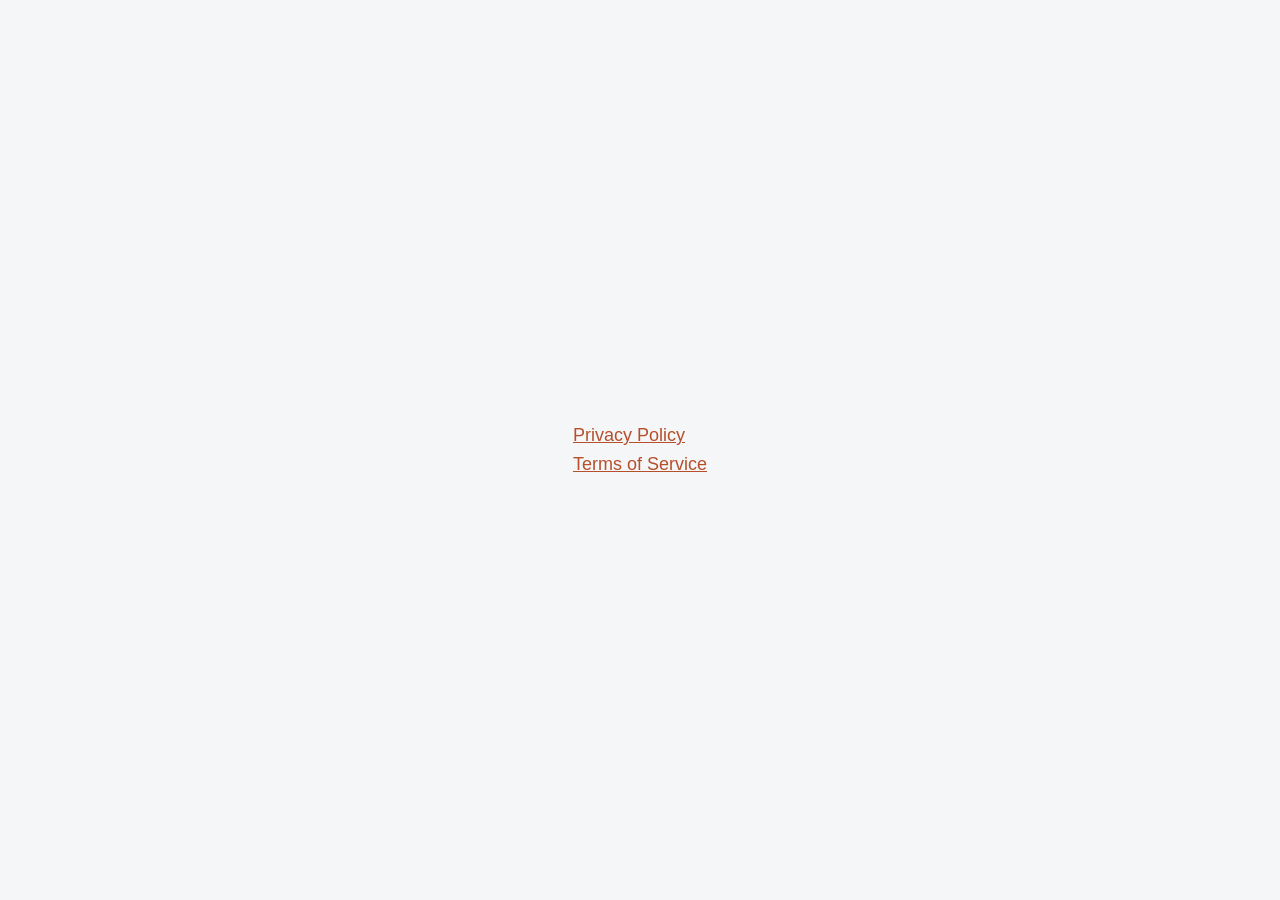
==== index.html @ 876400a4 "Add Luna Forge privacy policy and terms of service" ====
<!doctype html>
<html lang="en">
<head>
<meta charset="utf-8">
<meta name="viewport" content="width=device-width, initial-scale=1">
<title>Luna Forge Legal</title>
<style>
  body {
    margin: 0; min-height: 100vh; display: flex; align-items: center; justify-content: center;
    background: #f5f6f8; color: #1c1f2b; font-family: 'Helvetica Neue', Arial, sans-serif;
  }
  @media (prefers-color-scheme: dark) { body { background: #14151f; color: #e7e6ea; } }
  a { color: #b5502a; font-size: 18px; display: block; margin: 8px 0; }
</style>
</head>
<body>
  <div>
    <a href="privacy.html">Privacy Policy</a>
    <a href="terms.html">Terms of Service</a>
  </div>
</body>
</html>
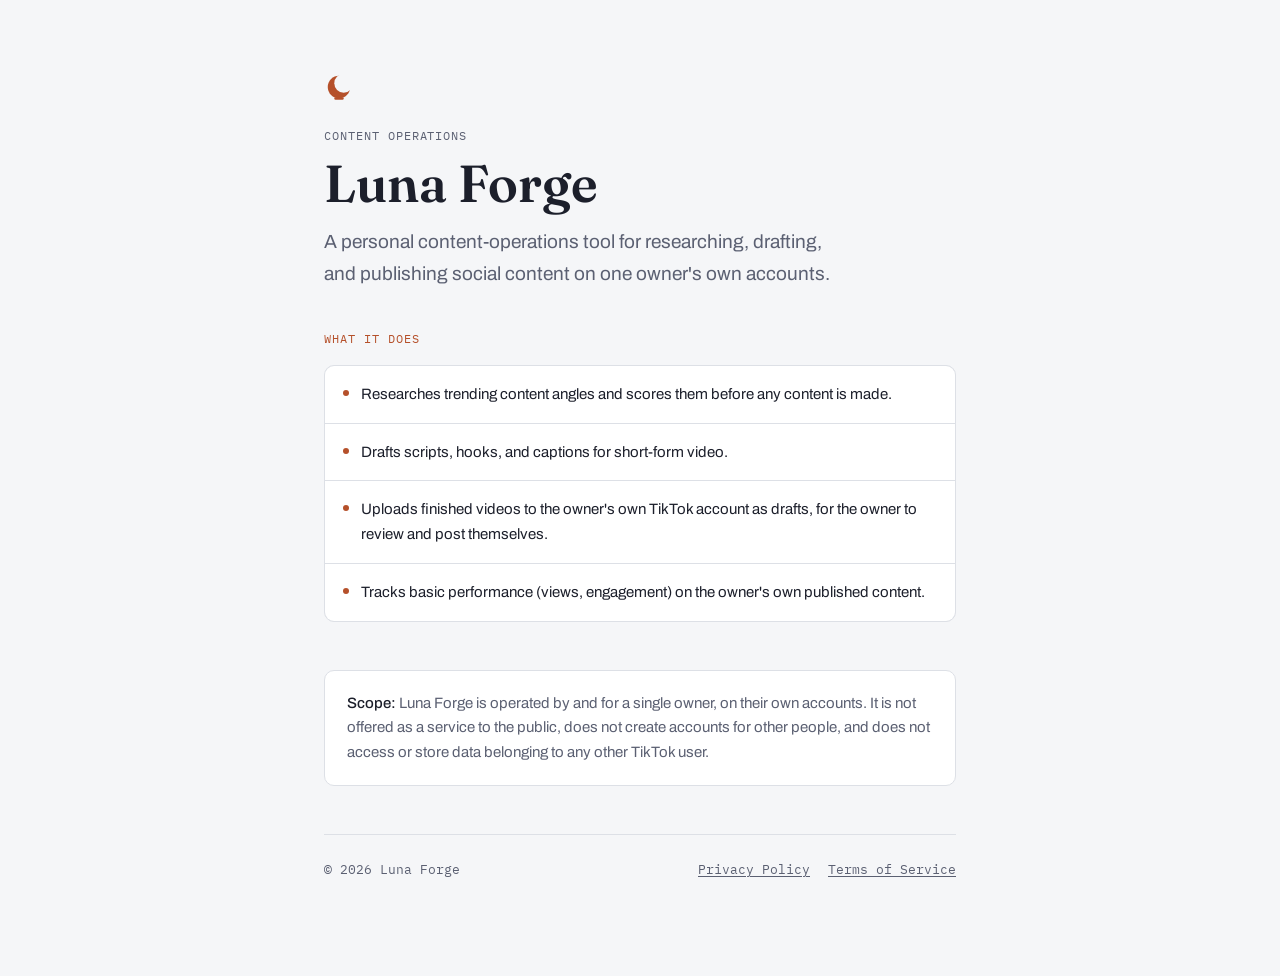
==== commit 51a1c386: "Add Luna Forge landing page" ====
--- a/index.html
+++ b/index.html
@@ -3,20 +3,121 @@
 <head>
 <meta charset="utf-8">
 <meta name="viewport" content="width=device-width, initial-scale=1">
-<title>Luna Forge Legal</title>
+<title>Luna Forge</title>
 <style>
+  @import url('https://fonts.googleapis.com/css2?family=Fraunces:opsz,wght@9..144,500;9..144,600;9..144,700&family=Archivo:wght@400;500;600&family=IBM+Plex+Mono:wght@400;500&display=swap');
+
+  :root {
+    --bg: #f5f6f8;
+    --surface: #ffffff;
+    --text: #1c1f2b;
+    --text-dim: #5b6072;
+    --accent: #b5502a;
+    --accent-soft: #b5502a1a;
+    --border: #dde0e6;
+    --font-display: 'Fraunces', 'Iowan Old Style', Georgia, serif;
+    --font-body: 'Archivo', 'Helvetica Neue', Arial, sans-serif;
+    --font-mono: 'IBM Plex Mono', ui-monospace, 'SF Mono', Consolas, monospace;
+  }
+  @media (prefers-color-scheme: dark) {
+    :root {
+      --bg: #14151f; --surface: #1b1d2a; --text: #e7e6ea; --text-dim: #9b9fb2;
+      --accent: #e3936b; --accent-soft: #e3936b26; --border: #2c2f42;
+    }
+  }
+
+  * { box-sizing: border-box; }
+  html, body { background: var(--bg); }
   body {
-    margin: 0; min-height: 100vh; display: flex; align-items: center; justify-content: center;
-    background: #f5f6f8; color: #1c1f2b; font-family: 'Helvetica Neue', Arial, sans-serif;
+    margin: 0; color: var(--text); font-family: var(--font-body);
+    font-size: 16px; line-height: 1.65; -webkit-font-smoothing: antialiased;
   }
-  @media (prefers-color-scheme: dark) { body { background: #14151f; color: #e7e6ea; } }
-  a { color: #b5502a; font-size: 18px; display: block; margin: 8px 0; }
+  a { color: var(--accent); text-decoration-thickness: 1px; text-underline-offset: 2px; }
+  a:hover { text-decoration-thickness: 2px; }
+  a:focus-visible { outline: 2px solid var(--accent); outline-offset: 2px; }
+
+  .page { max-width: 680px; margin: 0 auto; padding: 72px 24px 96px; }
+  .mark { color: var(--accent); display: block; margin-bottom: 24px; }
+
+  header .eyebrow {
+    font-family: var(--font-mono); font-size: 12px; letter-spacing: 0.08em;
+    text-transform: uppercase; color: var(--text-dim); margin: 0 0 10px;
+  }
+  header h1 {
+    font-family: var(--font-display); font-weight: 600; font-size: clamp(38px, 6vw, 52px);
+    line-height: 1.05; margin: 0 0 16px; text-wrap: balance;
+  }
+  header .tagline {
+    font-size: 19px; color: var(--text-dim); margin: 0 0 40px; max-width: 50ch; text-wrap: balance;
+  }
+
+  .section-label {
+    font-family: var(--font-mono); font-size: 12px; letter-spacing: 0.08em;
+    text-transform: uppercase; color: var(--accent); margin: 0 0 16px;
+  }
+
+  .capabilities {
+    list-style: none; margin: 0 0 48px; padding: 0;
+    display: grid; gap: 1px; background: var(--border);
+    border: 1px solid var(--border); border-radius: 10px; overflow: hidden;
+  }
+  .capabilities li {
+    background: var(--surface); padding: 16px 18px; font-size: 15px; display: flex; gap: 12px;
+  }
+  .capabilities li .dot {
+    width: 6px; height: 6px; border-radius: 50%; background: var(--accent);
+    margin-top: 8px; flex-shrink: 0;
+  }
+
+  .scope {
+    background: var(--surface); border: 1px solid var(--border); border-radius: 10px;
+    padding: 20px 22px; margin-bottom: 48px; font-size: 15px; color: var(--text-dim);
+  }
+  .scope b { color: var(--text); font-weight: 500; }
+
+  footer {
+    border-top: 1px solid var(--border); padding-top: 24px;
+    display: flex; justify-content: space-between; align-items: baseline;
+    gap: 16px; flex-wrap: wrap; font-size: 13px; color: var(--text-dim); font-family: var(--font-mono);
+  }
+  footer nav { display: flex; gap: 18px; }
+  footer a { color: var(--text-dim); }
+  footer a:hover { color: var(--accent); }
 </style>
 </head>
 <body>
-  <div>
-    <a href="privacy.html">Privacy Policy</a>
-    <a href="terms.html">Terms of Service</a>
+<div class="page">
+  <svg class="mark" width="30" height="30" viewBox="0 0 32 32" fill="none" aria-hidden="true">
+    <mask id="crescent"><rect width="32" height="32" fill="#fff"/><circle cx="21" cy="12" r="10" fill="#000"/></mask>
+    <circle cx="16" cy="16" r="12" fill="currentColor" mask="url(#crescent)"/>
+    <rect x="11" y="27" width="10" height="2.5" rx="1.25" fill="currentColor"/>
+  </svg>
+
+  <header>
+    <p class="eyebrow">Content operations</p>
+    <h1>Luna Forge</h1>
+    <p class="tagline">A personal content-operations tool for researching, drafting, and publishing social content on one owner's own accounts.</p>
+  </header>
+
+  <p class="section-label">What it does</p>
+  <ul class="capabilities">
+    <li><span class="dot"></span> Researches trending content angles and scores them before any content is made.</li>
+    <li><span class="dot"></span> Drafts scripts, hooks, and captions for short-form video.</li>
+    <li><span class="dot"></span> Uploads finished videos to the owner's own TikTok account as drafts, for the owner to review and post themselves.</li>
+    <li><span class="dot"></span> Tracks basic performance (views, engagement) on the owner's own published content.</li>
+  </ul>
+
+  <div class="scope">
+    <b>Scope:</b> Luna Forge is operated by and for a single owner, on their own accounts. It is not offered as a service to the public, does not create accounts for other people, and does not access or store data belonging to any other TikTok user.
   </div>
+
+  <footer>
+    <span>&copy; 2026 Luna Forge</span>
+    <nav>
+      <a href="privacy.html">Privacy Policy</a>
+      <a href="terms.html">Terms of Service</a>
+    </nav>
+  </footer>
+</div>
 </body>
 </html>
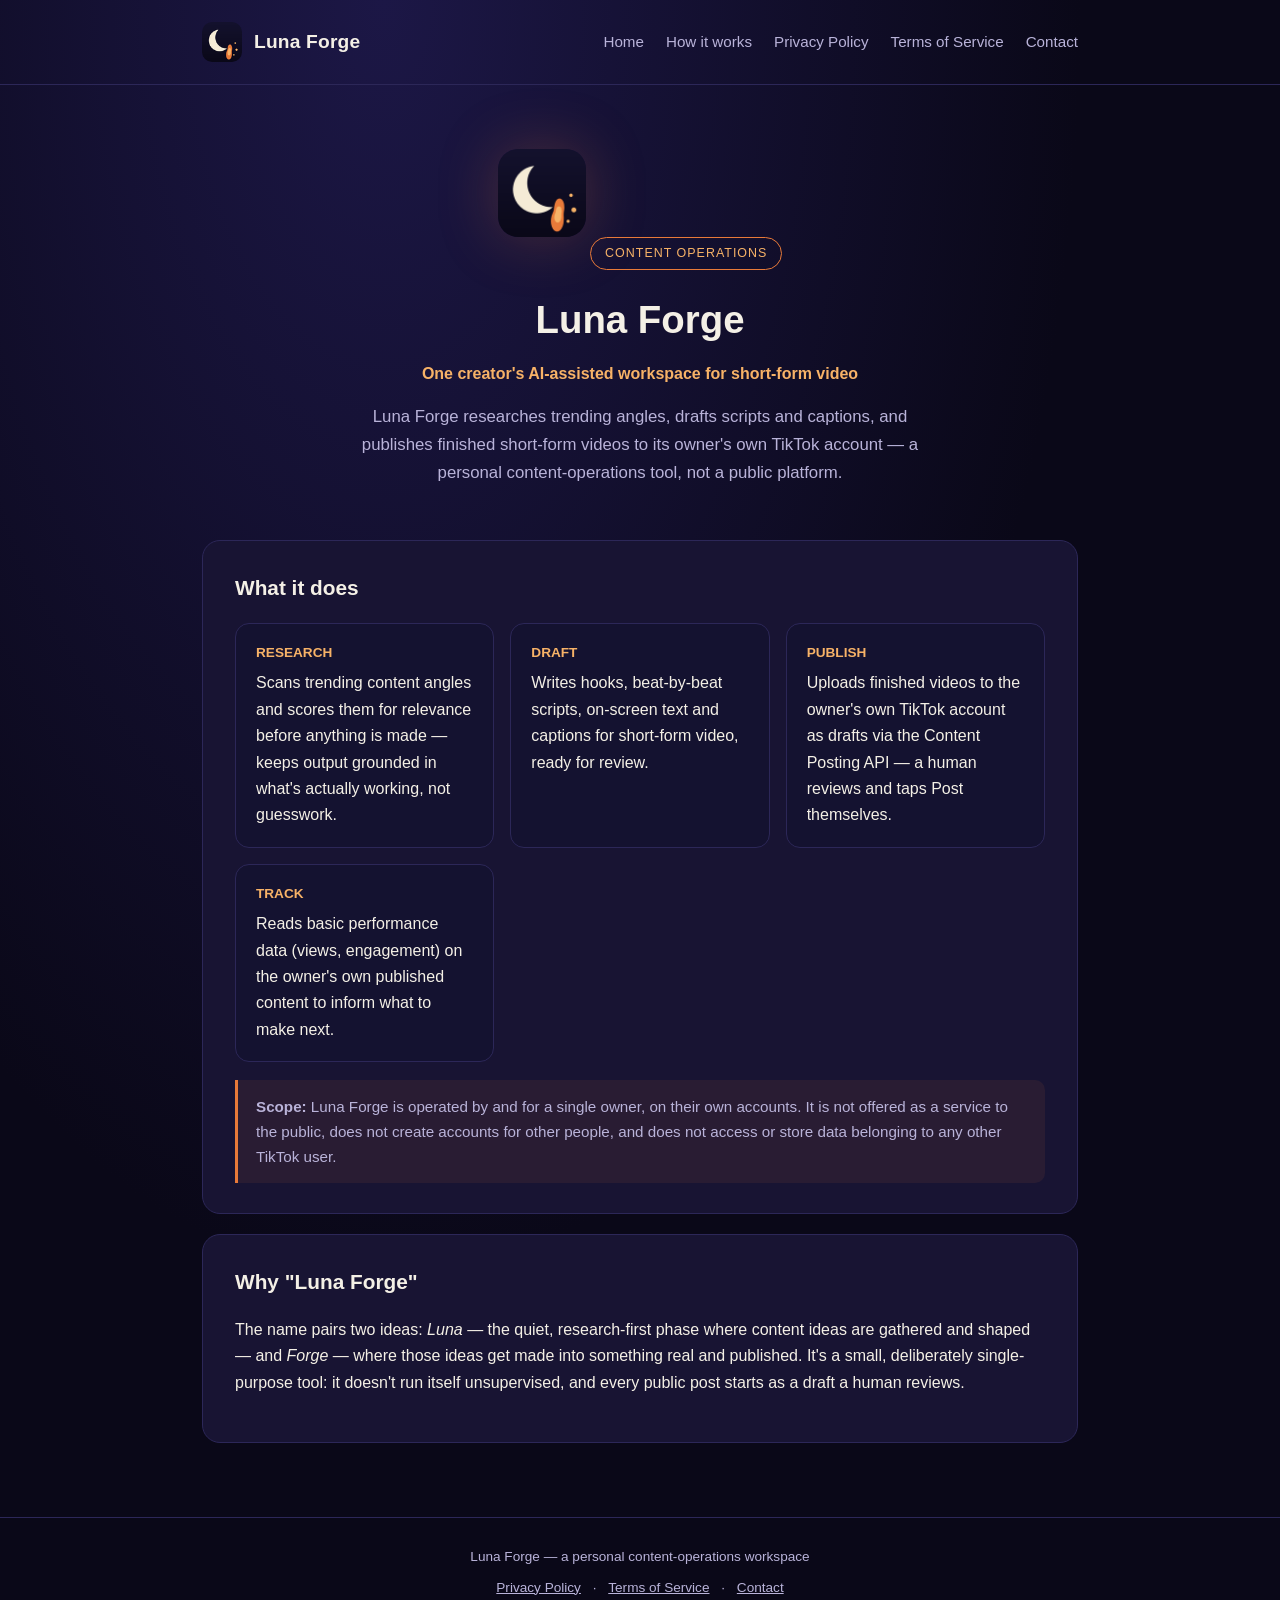
==== commit 310d1830: "Rebuild Luna Forge site: multi-section layout, proper icon, expanded privacy/terms" ====
--- a/index.html
+++ b/index.html
@@ -1,123 +1,133 @@
-<!doctype html>
+<!DOCTYPE html>
 <html lang="en">
 <head>
-<meta charset="utf-8">
+<meta charset="UTF-8">
 <meta name="viewport" content="width=device-width, initial-scale=1">
 <title>Luna Forge</title>
+<meta name="description" content="Luna Forge — a personal, AI-assisted content-operations workspace for researching, drafting and publishing short-form video content.">
+<link rel="icon" type="image/png" href="/icon-32.png">
+<link rel="apple-touch-icon" href="/icon-180.png">
 <style>
-  @import url('https://fonts.googleapis.com/css2?family=Fraunces:opsz,wght@9..144,500;9..144,600;9..144,700&family=Archivo:wght@400;500;600&family=IBM+Plex+Mono:wght@400;500&display=swap');
+  :root{
+    --bg:#0a0818; --bg2:#141230; --panel:#181433; --line:#2c2758;
+    --ink:#f4f0e6; --muted:#b9b3d9; --ember:#e87a39; --ember-light:#f7b267; --moon:#f5ebd6;
+  }
+  *{box-sizing:border-box}
+  html,body{margin:0;padding:0}
+  body{
+    background:radial-gradient(ellipse at 30% 0%, #1c1746 0%, var(--bg) 55%);
+    color:var(--ink); font-family:-apple-system,BlinkMacSystemFont,'Segoe UI',Helvetica,Arial,sans-serif;
+    line-height:1.65;
+  }
+  a{ color:var(--ember-light); }
+  .wrap{ max-width:920px; margin:0 auto; padding:0 22px; }
 
-  :root {
-    --bg: #f5f6f8;
-    --surface: #ffffff;
-    --text: #1c1f2b;
-    --text-dim: #5b6072;
-    --accent: #b5502a;
-    --accent-soft: #b5502a1a;
-    --border: #dde0e6;
-    --font-display: 'Fraunces', 'Iowan Old Style', Georgia, serif;
-    --font-body: 'Archivo', 'Helvetica Neue', Arial, sans-serif;
-    --font-mono: 'IBM Plex Mono', ui-monospace, 'SF Mono', Consolas, monospace;
-  }
-  @media (prefers-color-scheme: dark) {
-    :root {
-      --bg: #14151f; --surface: #1b1d2a; --text: #e7e6ea; --text-dim: #9b9fb2;
-      --accent: #e3936b; --accent-soft: #e3936b26; --border: #2c2f42;
-    }
+  header{ padding-block:22px; border-bottom:1px solid var(--line); }
+  .nav{ display:flex; align-items:center; justify-content:space-between; gap:16px; flex-wrap:wrap; }
+  .brand{ display:flex; align-items:center; gap:12px; text-decoration:none; }
+  .brand img{ width:40px; height:40px; border-radius:10px; display:block; }
+  .brand span{ font-size:1.2rem; font-weight:700; letter-spacing:.01em; color:var(--ink); }
+  nav.links{ display:flex; gap:22px; flex-wrap:wrap; }
+  nav.links a{ color:var(--muted); text-decoration:none; font-size:0.95rem; }
+  nav.links a:hover{ color:var(--ember-light); }
+
+  .hero{ text-align:center; padding:64px 20px 44px; }
+  .hero img.mark{ width:88px; height:88px; border-radius:20px; margin-bottom:20px; box-shadow:0 0 60px rgba(232,122,57,0.25); }
+  .hero h1{ font-size:2.4rem; margin:0 0 10px; }
+  .hero .tag{ color:var(--ember-light); font-weight:600; margin-bottom:16px; }
+  .hero p.lede{ color:var(--muted); max-width:560px; margin:0 auto; font-size:1.05rem; }
+
+  .badge{
+    display:inline-block; font-size:0.78rem; letter-spacing:.08em; text-transform:uppercase;
+    color:var(--ember-light); border:1px solid var(--ember); border-radius:999px; padding:5px 14px; margin-bottom:18px;
   }
 
-  * { box-sizing: border-box; }
-  html, body { background: var(--bg); }
-  body {
-    margin: 0; color: var(--text); font-family: var(--font-body);
-    font-size: 16px; line-height: 1.65; -webkit-font-smoothing: antialiased;
+  section{ padding:10px 0 54px; }
+  .card{
+    background:var(--panel); border:1px solid var(--line); border-radius:18px;
+    padding:30px 32px; margin-bottom:20px;
   }
-  a { color: var(--accent); text-decoration-thickness: 1px; text-underline-offset: 2px; }
-  a:hover { text-decoration-thickness: 2px; }
-  a:focus-visible { outline: 2px solid var(--accent); outline-offset: 2px; }
+  .card h2{ margin-top:0; font-size:1.3rem; }
+  .grid{ display:grid; grid-template-columns:repeat(auto-fit,minmax(220px,1fr)); gap:16px; margin-top:16px; }
+  .item{ background:var(--bg2); border:1px solid var(--line); border-radius:14px; padding:18px 20px; }
+  .item .n{ color:var(--ember-light); font-weight:700; font-size:0.85rem; margin-bottom:6px; }
 
-  .page { max-width: 680px; margin: 0 auto; padding: 72px 24px 96px; }
-  .mark { color: var(--accent); display: block; margin-bottom: 24px; }
-
-  header .eyebrow {
-    font-family: var(--font-mono); font-size: 12px; letter-spacing: 0.08em;
-    text-transform: uppercase; color: var(--text-dim); margin: 0 0 10px;
-  }
-  header h1 {
-    font-family: var(--font-display); font-weight: 600; font-size: clamp(38px, 6vw, 52px);
-    line-height: 1.05; margin: 0 0 16px; text-wrap: balance;
-  }
-  header .tagline {
-    font-size: 19px; color: var(--text-dim); margin: 0 0 40px; max-width: 50ch; text-wrap: balance;
+  .scope{
+    border-left:3px solid var(--ember); padding:14px 18px; background:rgba(232,122,57,0.08);
+    border-radius:0 10px 10px 0; margin-top:18px; font-size:0.95rem; color:var(--muted);
   }
 
-  .section-label {
-    font-family: var(--font-mono); font-size: 12px; letter-spacing: 0.08em;
-    text-transform: uppercase; color: var(--accent); margin: 0 0 16px;
+  footer{
+    border-top:1px solid var(--line); padding:28px 20px 44px; text-align:center;
+    color:var(--muted); font-size:0.85rem;
   }
+  footer a{ color:var(--muted); text-decoration:underline; }
+  footer .links a{ margin:0 8px; }
 
-  .capabilities {
-    list-style: none; margin: 0 0 48px; padding: 0;
-    display: grid; gap: 1px; background: var(--border);
-    border: 1px solid var(--border); border-radius: 10px; overflow: hidden;
+  @media (max-width:480px){
+    .hero h1{ font-size:1.8rem; }
+    .card{ padding:24px 20px; }
   }
-  .capabilities li {
-    background: var(--surface); padding: 16px 18px; font-size: 15px; display: flex; gap: 12px;
-  }
-  .capabilities li .dot {
-    width: 6px; height: 6px; border-radius: 50%; background: var(--accent);
-    margin-top: 8px; flex-shrink: 0;
-  }
-
-  .scope {
-    background: var(--surface); border: 1px solid var(--border); border-radius: 10px;
-    padding: 20px 22px; margin-bottom: 48px; font-size: 15px; color: var(--text-dim);
-  }
-  .scope b { color: var(--text); font-weight: 500; }
-
-  footer {
-    border-top: 1px solid var(--border); padding-top: 24px;
-    display: flex; justify-content: space-between; align-items: baseline;
-    gap: 16px; flex-wrap: wrap; font-size: 13px; color: var(--text-dim); font-family: var(--font-mono);
-  }
-  footer nav { display: flex; gap: 18px; }
-  footer a { color: var(--text-dim); }
-  footer a:hover { color: var(--accent); }
 </style>
 </head>
 <body>
-<div class="page">
-  <svg class="mark" width="30" height="30" viewBox="0 0 32 32" fill="none" aria-hidden="true">
-    <mask id="crescent"><rect width="32" height="32" fill="#fff"/><circle cx="21" cy="12" r="10" fill="#000"/></mask>
-    <circle cx="16" cy="16" r="12" fill="currentColor" mask="url(#crescent)"/>
-    <rect x="11" y="27" width="10" height="2.5" rx="1.25" fill="currentColor"/>
-  </svg>
 
-  <header>
-    <p class="eyebrow">Content operations</p>
+<header>
+  <div class="wrap nav">
+    <a href="/" class="brand">
+      <img src="/icon-64.png" alt="Luna Forge">
+      <span>Luna Forge</span>
+    </a>
+    <nav class="links">
+      <a href="/">Home</a>
+      <a href="/#how-it-works">How it works</a>
+      <a href="/privacy.html">Privacy Policy</a>
+      <a href="/terms.html">Terms of Service</a>
+      <a href="mailto:fezuk85@googlemail.com">Contact</a>
+    </nav>
+  </div>
+</header>
+
+<main class="wrap">
+  <div class="hero">
+    <img class="mark" src="/icon-180.png" alt="Luna Forge logo">
+    <div class="badge">Content Operations</div>
     <h1>Luna Forge</h1>
-    <p class="tagline">A personal content-operations tool for researching, drafting, and publishing social content on one owner's own accounts.</p>
-  </header>
-
-  <p class="section-label">What it does</p>
-  <ul class="capabilities">
-    <li><span class="dot"></span> Researches trending content angles and scores them before any content is made.</li>
-    <li><span class="dot"></span> Drafts scripts, hooks, and captions for short-form video.</li>
-    <li><span class="dot"></span> Uploads finished videos to the owner's own TikTok account as drafts, for the owner to review and post themselves.</li>
-    <li><span class="dot"></span> Tracks basic performance (views, engagement) on the owner's own published content.</li>
-  </ul>
-
-  <div class="scope">
-    <b>Scope:</b> Luna Forge is operated by and for a single owner, on their own accounts. It is not offered as a service to the public, does not create accounts for other people, and does not access or store data belonging to any other TikTok user.
+    <div class="tag">One creator's AI-assisted workspace for short-form video</div>
+    <p class="lede">Luna Forge researches trending angles, drafts scripts and captions, and publishes finished short-form videos to its owner's own TikTok account — a personal content-operations tool, not a public platform.</p>
   </div>
 
-  <footer>
-    <span>&copy; 2026 Luna Forge</span>
-    <nav>
-      <a href="privacy.html">Privacy Policy</a>
-      <a href="terms.html">Terms of Service</a>
-    </nav>
-  </footer>
-</div>
+  <section id="how-it-works">
+    <div class="card">
+      <h2>What it does</h2>
+      <div class="grid">
+        <div class="item"><div class="n">RESEARCH</div>Scans trending content angles and scores them for relevance before anything is made — keeps output grounded in what's actually working, not guesswork.</div>
+        <div class="item"><div class="n">DRAFT</div>Writes hooks, beat-by-beat scripts, on-screen text and captions for short-form video, ready for review.</div>
+        <div class="item"><div class="n">PUBLISH</div>Uploads finished videos to the owner's own TikTok account as drafts via the Content Posting API — a human reviews and taps Post themselves.</div>
+        <div class="item"><div class="n">TRACK</div>Reads basic performance data (views, engagement) on the owner's own published content to inform what to make next.</div>
+      </div>
+      <div class="scope">
+        <strong>Scope:</strong> Luna Forge is operated by and for a single owner, on their own accounts. It is not offered as a service to the public, does not create accounts for other people, and does not access or store data belonging to any other TikTok user.
+      </div>
+    </div>
+
+    <div class="card">
+      <h2>Why "Luna Forge"</h2>
+      <p>The name pairs two ideas: <em>Luna</em> — the quiet, research-first phase where content ideas are gathered and shaped — and <em>Forge</em> — where those ideas get made into something real and published. It's a small, deliberately single-purpose tool: it doesn't run itself unsupervised, and every public post starts as a draft a human reviews.</p>
+    </div>
+  </section>
+</main>
+
+<footer>
+  <div class="wrap">
+    Luna Forge — a personal content-operations workspace<br>
+    <div class="links" style="margin-top:8px">
+      <a href="/privacy.html">Privacy Policy</a> ·
+      <a href="/terms.html">Terms of Service</a> ·
+      <a href="mailto:fezuk85@googlemail.com">Contact</a>
+    </div>
+  </div>
+</footer>
+
 </body>
 </html>
